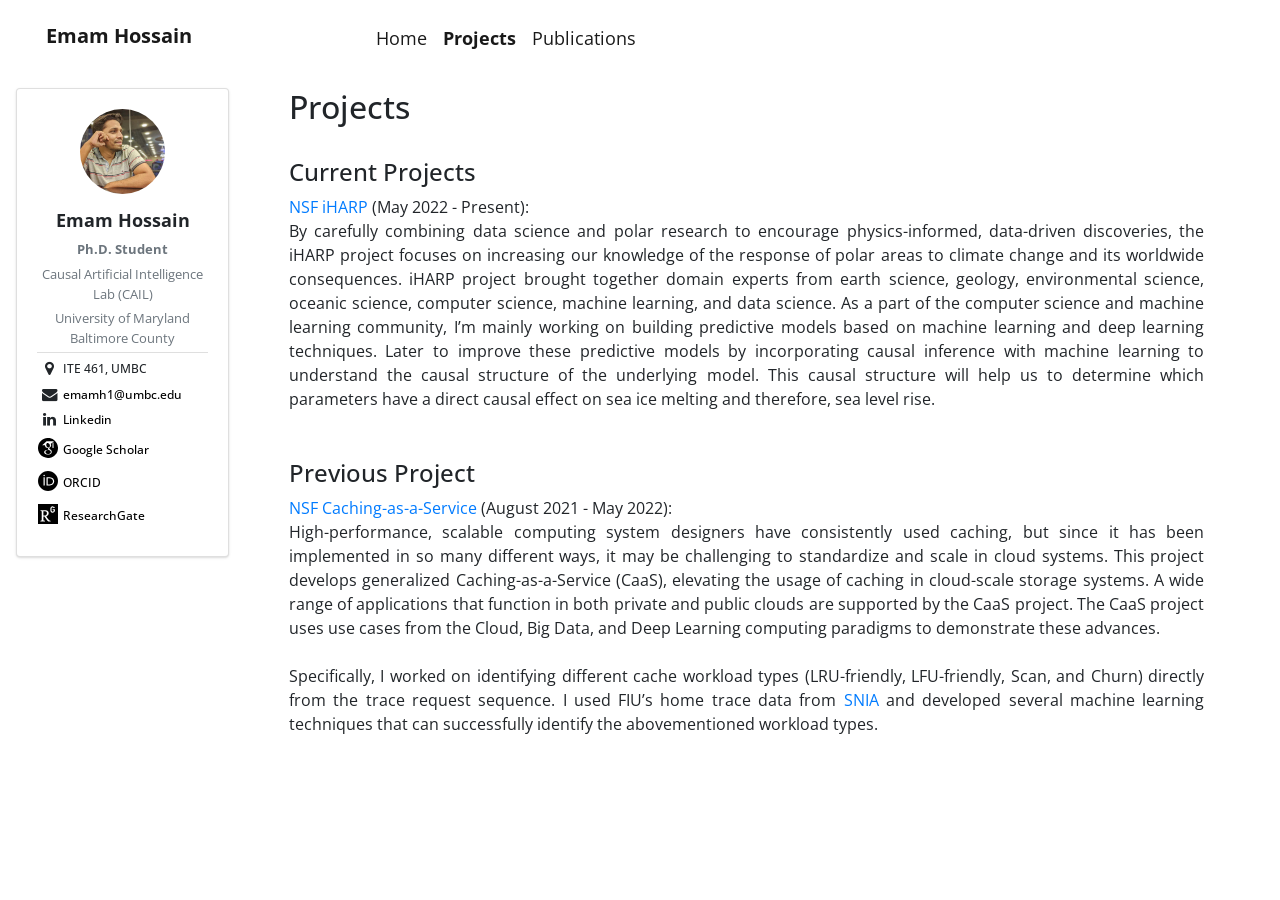
==== projects/index.html @ 7f28936a "Add files via upload" ====
<!DOCTYPE html>
<html lang="en">
  <meta http-equiv="content-type" content="text/html;charset=UTF-8" />
  <head>
    <title>Projects | Portfolio of Emam Hossain</title>
    <meta http-equiv="Content-Type" content="text/html; charset=UTF-8">
	<meta name="title" content="Profile of Emam Hossain">
	<meta name="description" content="Ph.D. Student at University of Maryland Baltimore County">
    <meta name="keywords" content="Emam, Hossain, Fahad">
    <meta content="width=device-width, initial-scale=1.0, maximum-scale=1.0, user-scalable=0" name="viewport">
	<meta property="og:title"              content="Projects | Portfolio of Emam Hossain" />
	<meta property="og:description"        content="Ph.D. Student at University of Maryland Baltimore County" />
	<meta property="og:image"              content="../img/fahad.jpg" />
	<link href="../img/fahad.jpg" rel="icon">
	<link href="../img/fahad.jpg" rel="apple-touch-icon">
    <meta name="viewport" content="width=device-width">
	<link href="https://fonts.googleapis.com/css?family=Open+Sans:300,300i,400,400i,600,600i,700,700i|Raleway:300,300i,400,400i,500,500i,600,600i,700,700i|Poppins:300,300i,400,400i,500,500i,600,600i,700,700i" rel="stylesheet">
	<link rel="stylesheet" href="https://cdnjs.cloudflare.com/ajax/libs/font-awesome/4.7.0/css/font-awesome.min.css">

	<style type="text/css">
        body {
          margin-top: 20px;
          color: #1a202c;
          text-align: left;
        }
		::-webkit-scrollbar{width:6px}::-webkit-scrollbar-track{background:#f1f1f1}::-webkit-scrollbar-thumb{background:linear-gradient(to bottom,#08b38d,#3869a8);border-radius:3px}
        .main-body {
          /*padding: 8px;*/
        }
		*{
			font-family:'Open Sans', sans-serif;
		}
        .card {
          box-shadow: 0 1px 3px 0 rgba(0, 0, 0, .1), 0 1px 2px 0 rgba(0, 0, 0, .06);
        }

        .card {
          position: relative;
          display: flex;
          flex-direction: column;
          min-width: 0;
          word-wrap: break-word;
          background-color: #fff;
          background-clip: border-box;
          border: 0 solid rgba(0, 0, 0, .125);
          border-radius: .25rem;
        }

        .card-body {
          flex: 1 1 auto;
          min-height: 1px;
          padding: 1rem;
        }

        .gutters-sm {
          margin-right: -8px;
          margin-left: -8px;
        }

        .gutters-sm>.col,
        .gutters-sm>[class*=col-] {
          padding-right: 8px;
          padding-left: 8px;
        }

        .mb-3,
        .my-3 {
          margin-bottom: 1rem !important;
        }

        .bg-gray-300 {
          background-color: #e2e8f0;
        }

        .h-100 {
          height: 100% !important;
        }

        .shadow-none {
          box-shadow: none !important;
        }
		
		.avatar_image{
			width:50%;
		}
		.the_title{
			font-size:0.9em;
		}
		.list-group-item{
			padding: 0.4rem 0rem !important;
		}
		.linkedin_{
			margin-left:-5px;
		}
		.e_description{
			width:90%;
			margin-left:5%;
			text-align:justify;
		}
		.loader_holder{
			margin-top:100px;
			text-align:center;
		}
		.loader_holder img{
			width:140px;
			display:inline;
		}
		.navbar-light .navbar-nav .active>.nav-link, .navbar-light .navbar-nav .nav-link.active, .navbar-light .navbar-nav .nav-link.show, .navbar-light .navbar-nav .show>.nav-link{
			font-size:1.15em;
		}
		.hidden_content{
			display:none;
		}
		
		.e_title{
			font-size:1.34em;
			text-align:center;
			margin-top:12px;
		}
		.e_position{
			color:rgb(150,150,150);
			font-size:1.08em;
			text-align:center;
			margin-top:5px;
		}
		.e_place{
			font-size:1.12em;
			text-align:center;
			margin-top:5px;
		}
		#header{
			box-shadow:1px 0px 5px 0px #b7bfca;
			background:white;
		}
		.er_title{
			font-size:1.26em;
			font-weight:bold;
		}
		.point_title{
			font-size:1.8em !important;
		}
		.er_description{
			color:black;
			text-align:justify;
			margin-top:20px;
		}
		.pub_title{
			font-size:1.25em;
		}	
		.pub_description{
			font-size:1.05em;
			text-align:justify;
		}
		.is_bold{
			font-weight:bold;
		}
		#top_menu{
			background:white;
			padding-top:8px;
			z-index:99999;
		}
		#main_card_parent{
			padding:0px 16px;
		}
		.h5, h5{
			font-size:1.1rem !important;
		}
		.h6, h6{
			font-size:0.78rem !important;
		}
		.the_title {
			font-size:0.84em;
		}
		.download_button{
			color: #3389a3;
			background: white;
			border-radius: 20px !important;
			border: solid 2px #3389a3 !important;
			padding: 6px 24px !important;
			box-shadow: 0px 2px 6px 0px #94bac5 !important;
		}
		ol>li{
			font-size:1.06em;
			padding-left:20px;
		}
		ol>li::marker{
			font-size:1.2em;
			font-weight:bold;
		}
		ol>li a{
			font-style:italic;
		}
		/*
			screen
		*/
		@media only screen and (min-width: 992px) {
			.changable{
				width:1px;
				overflow-x:hidden;
				opacity:0;
			}
		}
		@media only screen and (max-width: 991px) {
			.bg_light{
				background-color: #f8f9fa !important;
			}
			.left_menu{
				display:none;
			}	
			.loader_holder{
				margin-top:10px;
			}
			.top_menu{
				z-index:1;
			}
		}
      </style>
	  <link rel="stylesheet" href="https://cdn.jsdelivr.net/npm/bootstrap@4.1.3/dist/css/bootstrap.min.css" integrity="sha384-MCw98/SFnGE8fJT3GXwEOngsV7Zt27NXFoaoApmYm81iuXoPkFOJwJ8ERdknLPMO" crossorigin="anonymous">
      <script src="https://cdn.jsdelivr.net/npm/bootstrap@4.1.3/dist/js/bootstrap.min.js" integrity="sha384-ChfqqxuZUCnJSK3+MXmPNIyE6ZbWh2IMqE241rYiqJxyMiZ6OW/JmZQ5stwEULTy" crossorigin="anonymous"></script>
  </head>
  <body>
    <div id="snippetContent">
      <div class="container-fluid">
        <div class="main-body">
			<div id="top_menu" class="row">
				<div class="col-lg-3 col-md-12 col-sm-12 left_menu">
					<nav class="navbar navbar-expand-lg navbar-light bg_light">
						<div class="container-fluid">
							<a class="navbar-brand menu_link" data-link="home" href="/"><strong>Emam Hossain</strong></a>
						</div>
					</nav>
				</div>
				<div class="col-lg-9 col-md-12 col-sm-12">
					<nav class="navbar navbar-expand-lg navbar-light bg_light">
					  <a class="navbar-brand changable menu_link" data-link="home" href="/" style="font-weight:bold;">Emam Hossain</a>
					  <button id="menu_button" class="navbar-toggler" type="button" data-toggle="collapse" data-target="#navbarNavAltMarkup" aria-controls="navbarNavAltMarkup" aria-expanded="false" aria-label="Toggle navigation">
						<span class="navbar-toggler-icon"></span>
					  </button>
					  <div class="collapse navbar-collapse" id="navbarNavAltMarkup">
						<div class="navbar-nav">
						  <a class="nav-item nav-link active menu_link home_menu" data-link="home" href="/">Home <span class="sr-only">(current)</span></a>
						  <a class="nav-item nav-link active menu_link research_menu" data-link="projects" href="../projects">Projects</a>
						  <a class="nav-item nav-link active menu_link publication_menu" data-link="publications" href="../publications">Publications</a>
						</div>
					  </div>
					</nav>
				</div>
			</div>
			<div id="extra_menu" class="row gutters-sm">
				<div class="col-lg-12 col-md-12 col-sm-12">
					<br/>
				</div>
			</div>
          <div class="row gutters-sm">
            <div id="main_card_parent" class="col-lg-2 col-md-4 col-sm-12">
              <div id="main_card" class="card">
                <div class="card-body">
                  <div class="d-flex flex-column align-items-center text-center">
                    <img src="../img/fahad.jpg" alt="Admin" class="avatar_image rounded-circle">
                    <div class="mt-3">
                      <h5 style="font-weight:bold;">Emam Hossain</h5>
                      <p class="text-secondary mb-1 the_title" style="font-weight:bold;">Ph.D. Student</p>
                      <p class="text-secondary mb-1 the_title">Causal Artificial Intelligence Lab (CAIL)</p>
                      <p class="text-secondary mb-1 the_title">University of Maryland Baltimore County</</p>
                    </div>
                  </div>
				  <ul class="list-group list-group-flush">
                  <li class="list-group-item d-flex justify-content-between align-items-center flex-wrap">
                    <h6 class="mb-0">
						<table style="width:100%;">
							<tbody>
								<tr>
									<td style="text-align:center;">
										<i class="fa fa-map-marker" style="font-size: 1.24em;margin-left: 2px"></i> 
									</td>
									<td style="padding-left:4px;">
										ITE 461, UMBC
									</td>
								</tr>
								<tr>
									<td style="text-align:center;padding-top:8px;">
										<i class="fa fa-envelope" style="font-size: 1.24em;margin-left: 2px"></i> 
									</td>
									<td style="padding-left:4px;padding-top:8px;">
										<a href="mailto:emamh1@umbc.edu" target="_blank" style="color:black;margin:0px;padding:0px;">
											emamh1@umbc.edu
										</a>
									</td>
								</tr>
								<tr>
									<td style="text-align:center;padding-top:8px;">
										<i class="fa fa-linkedin" style="font-size: 1.24em;margin-left: 2px"></i> 
									</td>
									<td style="padding-left:4px;padding-top:8px;">
										<a href="https://www.linkedin.com/in/hossainemam" target="_blank" style="color:black;margin:0px;padding:0px;">
											Linkedin
										</a>
									</td>
								</tr>
								<tr>
									<td style="text-align:center;padding-top:8px;">
										<svg version="1.0" xmlns="http://www.w3.org/2000/svg"
										 width="20px" height="20px" viewBox="0 0 2071.000000 2071.000000"
										 preserveAspectRatio="xMidYMid meet">
										<g transform="translate(0.000000,2071.000000) scale(0.100000,-0.100000)"
										fill="#000000" stroke="none">
										<path d="M9755 20699 c-2377 -147 -4522 -1038 -6305 -2617 -212 -188 -634
										-610 -822 -822 -1592 -1798 -2489 -3975 -2619 -6358 -15 -285 -6 -1091 15
										-1347 54 -634 141 -1164 286 -1743 713 -2839 2627 -5266 5235 -6634 1822 -956
										3881 -1342 5955 -1117 1540 167 3035 688 4360 1518 458 287 908 624 1350 1010
										200 174 737 711 911 911 632 723 1106 1430 1519 2265 230 466 383 835 540
										1305 447 1336 614 2751 494 4180 -223 2670 -1491 5159 -3534 6935 -1214 1056
										-2686 1824 -4242 2215 -579 145 -1105 232 -1743 286 -220 19 -1169 28 -1400
										13z m6765 -3453 c0 -2 -96 -91 -212 -197 -299 -273 -529 -504 -556 -559 -44
										-92 -51 -258 -21 -504 13 -105 19 -124 96 -291 82 -177 158 -403 184 -553 28
										-154 29 -446 4 -732 -25 -280 -24 -592 3 -965 56 -765 76 -1308 76 -2090 1
										-614 -1 -676 -17 -748 -37 -155 -112 -263 -216 -310 -58 -26 -181 -32 -384
										-19 -188 13 -235 33 -303 125 -78 105 -132 229 -149 341 -39 244 -37 1043 4
										1796 44 801 53 1071 61 1805 11 975 6 939 159 1258 111 229 124 269 129 399 3
										89 1 119 -17 176 -11 38 -27 75 -35 81 -14 11 -234 -153 -1281 -957 -689 -529
										-755 -584 -788 -655 -22 -45 -22 -137 -1 -207 8 -29 47 -125 86 -214 185 -424
										246 -679 255 -1073 6 -237 -4 -372 -38 -553 -46 -236 -155 -496 -286 -680
										-133 -185 -398 -437 -712 -674 -396 -301 -578 -490 -694 -721 -87 -175 -117
										-394 -82 -601 20 -117 39 -172 91 -274 60 -116 115 -181 290 -346 133 -125
										166 -150 314 -239 473 -284 763 -509 1023 -793 573 -626 803 -1388 666 -2210
										-153 -920 -798 -1635 -1884 -2087 -462 -192 -1014 -337 -1550 -405 -154 -20
										-199 -22 -480 -17 -1422 27 -2604 394 -3239 1007 -394 381 -588 803 -626 1360
										-58 876 421 1567 1422 2050 699 336 1627 562 2688 655 96 8 205 15 242 15 37
										0 69 3 72 8 2 4 -25 43 -62 87 -324 394 -443 873 -341 1367 17 83 56 212 94
										310 6 15 -2 16 -82 11 -107 -7 -489 12 -657 33 -537 65 -1005 225 -1366 467
										-152 102 -238 174 -381 316 -248 249 -418 506 -554 840 -135 332 -225 760
										-225 1072 l0 89 -1450 2 -1450 3 2262 2003 2262 2002 3828 0 c2105 0 3828 -2
										3828 -4z"/>
										<path d="M9835 15513 c-225 -29 -458 -123 -635 -257 -523 -393 -761 -1181
										-619 -2046 180 -1094 923 -2062 1803 -2352 305 -100 646 -106 921 -16 561 183
										937 718 1026 1463 15 127 15 458 0 595 -72 645 -328 1256 -737 1755 -100 123
										-319 338 -434 427 -298 230 -618 375 -935 423 -90 13 -312 18 -390 8z"/>
										<path d="M10065 8219 c-527 -47 -1044 -221 -1447 -488 -455 -302 -749 -703
										-847 -1153 -248 -1147 805 -2239 2359 -2444 163 -21 613 -30 780 -15 348 32
										655 102 945 217 799 317 1316 905 1396 1584 15 132 6 351 -20 482 -180 894
										-1113 1621 -2301 1792 -246 35 -619 46 -865 25z"/>
										</g>
										</svg>
 
									</td>
									<td style="padding-left:4px;padding-top:8px;">
										<a href="https://scholar.google.com/citations?user=ZDVEJJMAAAAJ&hl=en" target="_blank" style="color:black;margin:0px;padding:0px;">
											Google Scholar
										</a>
									</td>
								</tr>
								<tr>
									<td style="text-align:center;padding-top:8px;">
										<svg version="1.1" id="Layer_1" xmlns="http://www.w3.org/2000/svg" xmlns:xlink="http://www.w3.org/1999/xlink" x="0px" y="0px"
											 viewBox="0 0 256 256" style="enable-background:new 0 0 256 256;" xml:space="preserve">
										<style type="text/css">
											.st0{fill:#000000;}
											.st1{fill:#FFFFFF;}
										</style>
										<path class="st0" d="M256,128c0,70.7-57.3,128-128,128C57.3,256,0,198.7,0,128C0,57.3,57.3,0,128,0C198.7,0,256,57.3,256,128z"/>
										<g>
											<path class="st1" d="M86.3,186.2H70.9V79.1h15.4v48.4V186.2z"/>
											<path class="st1" d="M108.9,79.1h41.6c39.6,0,57,28.3,57,53.6c0,27.5-21.5,53.6-56.8,53.6h-41.8V79.1z M124.3,172.4h24.5
												c34.9,0,42.9-26.5,42.9-39.7c0-21.5-13.7-39.7-43.7-39.7h-23.7V172.4z"/>
											<path class="st1" d="M88.7,56.8c0,5.5-4.5,10.1-10.1,10.1c-5.6,0-10.1-4.6-10.1-10.1c0-5.6,4.5-10.1,10.1-10.1
												C84.2,46.7,88.7,51.3,88.7,56.8z"/>
										</g>
										</svg>
									</td>
									<td style="padding-left:4px;padding-top:8px;">
										<a href="https://orcid.org/0000-0002-6422-1895" target="_blank" style="color:black;margin:0px;padding:0px;">
											ORCID
										</a>
									</td>
								</tr>
								<tr>
									<td style="text-align:center;padding-top:8px;">
										<svg version="1.0" xmlns="http://www.w3.org/2000/svg"
										 width="20px" height="20px" viewBox="0 0 800.000000 800.000000"
										 preserveAspectRatio="xMidYMid meet">

										<g transform="translate(0.000000,800.000000) scale(0.100000,-0.100000)"
										fill="#000000" stroke="none">
										<path d="M0 4000 l0 -4000 4000 0 4000 0 0 4000 0 4000 -4000 0 -4000 0 0
										-4000z m5997 3050 c171 -23 322 -80 442 -167 105 -76 245 -255 274 -349 13
										-41 -9 -78 -56 -99 -18 -7 -53 -23 -78 -34 -85 -37 -164 -64 -202 -68 -44 -6
										-58 7 -110 97 -85 150 -212 220 -401 220 -108 0 -152 -12 -234 -63 -104 -65
										-174 -171 -203 -307 -20 -94 -20 -897 0 -990 22 -101 61 -179 118 -232 47 -44
										125 -88 155 -88 8 0 20 -6 26 -12 17 -17 259 -18 293 -2 13 7 49 24 80 38 68
										31 132 98 164 169 31 67 65 225 65 299 l0 58 -207 0 c-224 1 -233 3 -253 54
										-5 15 -10 86 -10 157 l0 131 29 29 29 29 399 0 c219 0 408 -3 421 -6 45 -12
										52 -47 52 -257 0 -340 -32 -533 -115 -702 -86 -175 -254 -323 -430 -380 -28
										-9 -59 -20 -70 -24 -87 -37 -406 -50 -530 -22 -319 72 -538 273 -633 581 -46
										150 -57 280 -57 670 0 354 5 441 37 595 30 148 112 310 210 416 180 193 501
										298 795 259z m-2852 -1518 c235 -36 420 -98 594 -201 301 -179 466 -430 526
										-801 85 -531 -226 -1090 -756 -1356 -37 -19 -74 -34 -83 -34 -9 0 -16 -4 -16
										-10 0 -5 -8 -10 -18 -10 -28 0 -72 -23 -72 -38 0 -16 27 -65 129 -234 45 -75
										266 -411 288 -438 7 -8 27 -36 45 -62 202 -288 456 -598 623 -761 129 -127
										352 -267 425 -267 10 0 21 -4 24 -9 3 -5 38 -12 77 -16 58 -6 74 -12 95 -33
										22 -24 24 -35 24 -119 0 -81 -3 -95 -22 -117 -24 -27 -94 -50 -203 -68 -69
										-11 -366 -3 -410 11 -16 5 -68 19 -114 31 -46 11 -100 28 -120 37 -247 111
										-338 176 -491 353 -30 35 -60 68 -65 74 -14 15 -156 201 -175 230 -8 12 -29
										40 -46 62 -51 64 -349 512 -429 645 -163 270 -270 450 -305 512 l-44 77 -141
										0 c-78 0 -183 3 -233 6 l-92 7 0 -661 c0 -714 3 -759 54 -859 28 -55 84 -100
										143 -113 34 -8 182 -30 333 -50 113 -14 119 -24 120 -166 0 -103 -2 -112 -23
										-132 l-23 -22 -530 11 c-360 7 -639 8 -874 1 l-345 -10 -28 26 c-26 25 -27 29
										-27 134 0 94 3 111 20 128 11 11 30 22 42 24 13 3 64 12 113 21 206 38 228 45
										277 88 39 34 74 111 88 192 17 105 9 3301 -9 3368 -16 61 -67 136 -108 158
										-37 21 -92 38 -153 49 -184 32 -226 43 -253 68 -26 25 -27 29 -27 127 0 94 2
										103 24 124 l24 23 518 -1 c286 0 551 4 589 8 99 12 955 6 1040 -7z"/>
										<path d="M2198 5123 l-48 -4 0 -839 c0 -660 3 -841 13 -847 22 -14 573 -17
										662 -3 272 43 496 182 619 385 93 153 133 332 123 546 -12 239 -77 401 -216
										539 -124 122 -288 194 -506 220 -68 8 -551 10 -647 3z"/>
										</g>
										</svg>

									</td>
									<td style="padding-left:4px;padding-top:8px;">
										<a href="https://www.researchgate.net/profile/Emam-Hossain-2" target="_blank" style="color:black;margin:0px;padding:0px;">
											ResearchGate
										</a>
									</td>
								</tr>
							</tbody>
						</table>
                    </h6>
                  </li>
                </ul>
                </div>
              </div>
            </div>
            <div class="col-lg-10 col-md-8 col-sm-12 content_holder">
				<div class="e_description">
				<div class="container" data-aos="fade-up">
					<div class="section-title">
						<h2>Projects</h2>
					</div>
					<br/>
					<div class="section-title">
						<h4>Current Projects</h4>
					</div>
					<a href="https://iharp.umbc.edu" target="_blank">NSF iHARP</a> (May 2022 - Present):<br/>
					By carefully combining data science and polar research to encourage physics-informed, data-driven discoveries, the iHARP project focuses on increasing our knowledge of the response of polar areas to climate change and its worldwide consequences.
					iHARP project brought together domain experts from earth science, geology, environmental science, oceanic science, computer science, machine learning, and data science. As a part of the computer science and machine learning community, I’m mainly working on building predictive models based on machine learning and deep learning techniques. Later to improve these predictive models by incorporating causal inference with machine learning to understand the causal structure of the underlying model. This causal structure will help us to determine which parameters have a direct causal effect on sea ice melting and therefore, sea level rise.
					<br/><br/><br/>
					<div class="section-title">
						<h4>Previous Project</h4>
					</div>
					<a href="https://www.nsf.gov/awardsearch/showAward?AWD_ID=1956229&HistoricalAwards=false" target="_blank">NSF Caching-as-a-Service</a> (August 2021 - May 2022):<br/>
					High-performance, scalable computing system designers have consistently used caching, but since it has been implemented in so many different ways, it may be challenging to standardize and scale in cloud systems. This project develops generalized Caching-as-a-Service (CaaS), elevating the usage of caching in cloud-scale storage systems. A wide range of applications that function in both private and public clouds are supported by the CaaS project. The CaaS project uses use cases from the Cloud, Big Data, and Deep Learning computing paradigms to demonstrate these advances.
					<br/><br/>
					Specifically, I worked on identifying different cache workload types (LRU-friendly, LFU-friendly, Scan, and Churn) directly from the trace request sequence. I used FIU’s home trace data from <a href="http://iotta.snia.org/traces/block-io/414" target="_blank">SNIA</a> and developed several machine learning techniques that can successfully identify the abovementioned workload types.
					<br/><br/><br/>
				</div>

				</div>
            </div>
          </div>
        </div>
      </div>
    </div>
	<div id="home" class="hidden_content">
		<div class="e_description">
			<div class="section-title">
				<h4>About Me</h4>
			</div>
			I am currently pursuing my Ph.D. in the Information Systems Department at the University of Maryland Baltimore County (UMBC). I’m part of Prof. Md Osman Gani’s <a href="https://mogani.umbc.edu" target="_blank">Causal Artificial Intelligence Lab (CAIL)</a> at UMBC. My current research interests include machine learning, deep learning, causality, and sea ice forecasting. Specifically, now I’m working on the <a href="https://www.nsf.gov/awardsearch/showAward?AWD_ID=2118285&HistoricalAwards=false" target="_blanl">iHARP project</a> funded by <a href="https://www.nsf.gov" target="_blank">NSF</a>, to conduct research about how machine learning and causal inference techniques can be applied together in sea ice forecasting. I also have a good interest in financial asset prediction and time series analysis.
			<br/><br/>
			Before that, I completed my Bachelor's and Master's degrees in Computer Science and Engineering from the University of Chittagong, Bangladesh. My Master’s thesis was on how machine learning can be incorporated with Belief Rule Based Expert Systems to predict stock price. The modified version of the thesis was later published in the Expert Systems with Applications journal (<a href="https://www.sciencedirect.com/science/article/abs/pii/S0957417422009940" target="_blank">read here</a>). Apart from that, my several other research papers have been published in international journals and conferences (see here).
			<br/><br/>
			I also worked as a lecturer in the Department of Computer Science and Engineering at Port City International University, Bangladesh for more than 3 and a half years. I conducted core computer science courses including but not limited to Artificial Intelligence, Pattern Recognition, Computer Graphics, Theory of Computation, and Object Oriented Programming. During that time, I also supervised the final year thesis of multiple undergraduate students.
			<br/><br/>
			<a href="https://drive.google.com/file/d/1As1orM6pmc2Sh3mpMgYMJTg7QGI2LqVQ/view" target="_blank">
				<button class="btn download_button">
					Download CV
				</button>
			</a>
			<br/><br/><br/>
			<div class="section-title">
				<h4>Research Interests</h4>
			</div>
			My main interest is in machine learning, deep learning, and their applications. Recently, I’m also working on causal inference and how causality can be incorporated into machine learning models to better understand the causal relationship among the model parameters. Currently, I’m mainly focusing on applying machine learning and deep learning along with causal inference to better understand Greenland and Antarctic sea ice behavior and predict future Sea Ice Concentration (SIC) and Sea Ice Extent (SIE).
		</div>
		<br/><br/>
	</div>
	<div id="projects" class="hidden_content">
		
	</div>
	<div id="publications" class="hidden_content">
		<div class="e_description">
			<div class="container" data-aos="fade-up">
				<div class="section-title">
				  <h2>Publications</h2>
				  <br/>
				</div>
				<div class="row">
				  <div class="col-lg-12 col-md-12 col-sm-12">
					<ol>
						<li>
							<p><strong>Hossain</strong>,<strong> Emam</strong>, Hossain, M. S., Zander, P. O., &amp; Andersson, K. (2022).&nbsp;<a href="https://doi.org/10.1016/j.eswa.2022.117706">Machine learning with Belief Rule-Based Expert Systems to predict stock price movements</a>.&nbsp;Expert Systems with Applications, 117706.</p>
						</li>
						<li>
							<p>Dey, P.,&nbsp;<strong>Hossain</strong>,<strong> Emam</strong>, Hossain, M. I., Chowdhury, M. A., Alam, M. S., Hossain, M. S., &amp; Andersson, K. (2021).&nbsp;<a href="https://doi.org/10.3390/a14080251">Comparative analysis of recurrent neural networks in stock price prediction for different frequency domains</a>.&nbsp;Algorithms,&nbsp;14(8), 251.</p>
						</li>
						<li>
							<p>Afroze, T., Akther, S., Chowdhury, M. A.,&nbsp;<strong>Hossain</strong>,<strong> Emam</strong>, Hossain, M. S., &amp; Andersson, K. (2021, July).&nbsp;<a href="https://doi.org/10.1007/978-3-030-82269-9_2">Glaucoma detection using inception convolutional neural network v3</a>. In&nbsp;International Conference on Applied Intelligence and Informatics&nbsp;(pp. 17-28). Springer, Cham.</p>
						</li>
						<li>
							<p><strong>Hossain</strong>,<strong> Emam</strong>, Shariff, M. A. U., Hossain, M. S., &amp; Andersson, K. (2021).&nbsp;<a href="https://doi.org/10.1007/978-981-33-4673-4_29">A novel deep learning approach to predict air quality index</a>. In&nbsp;Proceedings of International Conference on Trends in Computational and Cognitive Engineering&nbsp;(pp. 367-381). Springer, Singapore.</p>
						</li>
						<li>
							<p>Gupta, D.,&nbsp;<strong>Hossain</strong>,<strong> Emam</strong>, Hossain, M. S., Hossain, M. S., &amp; Andersson, K. (2020, December).&nbsp;<a href="https://doi.org/10.1007/978-3-030-68154-8_76">An Interactive Computer System with Gesture-Based Mouse and Keyboard</a>. In&nbsp;International Conference on Intelligent Computing &amp; Optimization&nbsp;(pp. 894-906). Springer, Cham.</p>
						</li>
						<li>
							<p>Islam, M. S., &amp;&nbsp;<strong>Hossain</strong>,<strong> Emam</strong>&nbsp;(2020).&nbsp;<a href="https://doi.org/10.1016/j.socl.2020.100009">Foreign exchange currency rate prediction using a GRU-LSTM hybrid network</a>.&nbsp;Soft Computing Letters, 100009.</p>
						</li>
						<li>
							<p>Islam, M.,&nbsp;<strong>Hossain</strong>,<strong> Emam</strong>, Rahman, A., Hossain, M. S., &amp; Andersson, K. (2020).<a href="https://doi.org/10.3390/a13080186">&nbsp;A review on recent advancements in forex currency prediction</a>.&nbsp;Algorithms,&nbsp;13(8), 186.</p>
						</li>
						<li>
							<p>Gupta, D.,&nbsp;<strong>Hossain</strong>,<strong> Emam</strong>, Hossain, M. S., Andersson, K., &amp; Hossain, S. (2019).&nbsp;<a href="https://doi.org/10.1109/RAAICON48939.2019.47">A digital personal assistant using Bangla voice command recognition and face detection</a>. In&nbsp;2019 IEEE International Conference on Robotics, Automation, Artificial-intelligence and Internet-of-Things (RAAICON)&nbsp;(pp. 116-121). IEEE.</p>
						</li>
					</ol>
				<br/><br/>
		  </div>
        </div>
      </div>
		</div>
	</div>
    <script src="../js/main.js" type="text/javascript"></script>
	<script src="https://code.jquery.com/jquery-3.6.0.min.js"></script>
	<script>
		
		$(document).ready(function(){
			
			function setContent(pageName){
				$(".menu_link").removeClass("is_bold");
				
				if(pageName.toLowerCase().indexOf("projects")!=-1){
					//$(".content_holder").html($("#projects").html());
					$(".research_menu").addClass("is_bold");
					//window.history.pushState(null,null,"/projects");
				}else if(pageName.toLowerCase().indexOf("publications")!=-1){
					//$(".content_holder").html($("#publications").html());
					$(".publication_menu").addClass("is_bold");
					//window.history.pushState(null,null,"/publications");
				}else{
					//$(".content_holder").html($("#home").html());
					$(".home_menu").addClass("is_bold");
					//window.history.pushState(null,null,"../");
				}
			}
			
			function setFixed(){
				
				$("#top_menu").css({
					"position":"relative",
					"width":"auto"
				});
				
				var top_menu_height = $("#top_menu").outerHeight();
				
				$("#top_menu").css({
					"position":"fixed",
					"width":"100%"
				});
				
				$("#extra_menu").height(top_menu_height+20);
				
				if(window.innerWidth>991){
					
					$("#main_card").css({
						"width":"100%",
						"position":"relative",
						"top":"0px"
					});
					$("#main_card").css({
						"width":$("#main_card_parent").innerWidth(),
						"position":"fixed",
						"top":$("#main_card").offset().top
					});
				}else{
					$("#main_card").css({
						"width":"100%",
						"position":"relative",
						"top":"0px"
					});
				}
			}
			
			var the_page =  $.trim(window.location.pathname);
			setContent(the_page);
			
			setFixed();
			
			$("body, html").animate({
				"scrollTop":0
			});
			
			$(window).resize(function(){
				setFixed();
			});
			
			$(".menu_link").click(function(e){
				//e.preventDefault();
				the_page = $.trim($(this).data("link"));
				//setContent(the_page);
				if(window.innerWidth<=991){
					if(the_page.toLowerCase().indexOf("home")!=-1){
						$("body, html").animate({
							"scrollTop":0
						});
					}else{
						$("body, html").animate({
							//"scrollTop":$(".content_holder").offset().top-$("#extra_menu").outerHeight()-20
						});
					}
				}
			});
			
			$("#menu_button").click(function(){
				$("#navbarNavAltMarkup").slideToggle();
			});
			
		});
	
	</script>
  </body>
</html>
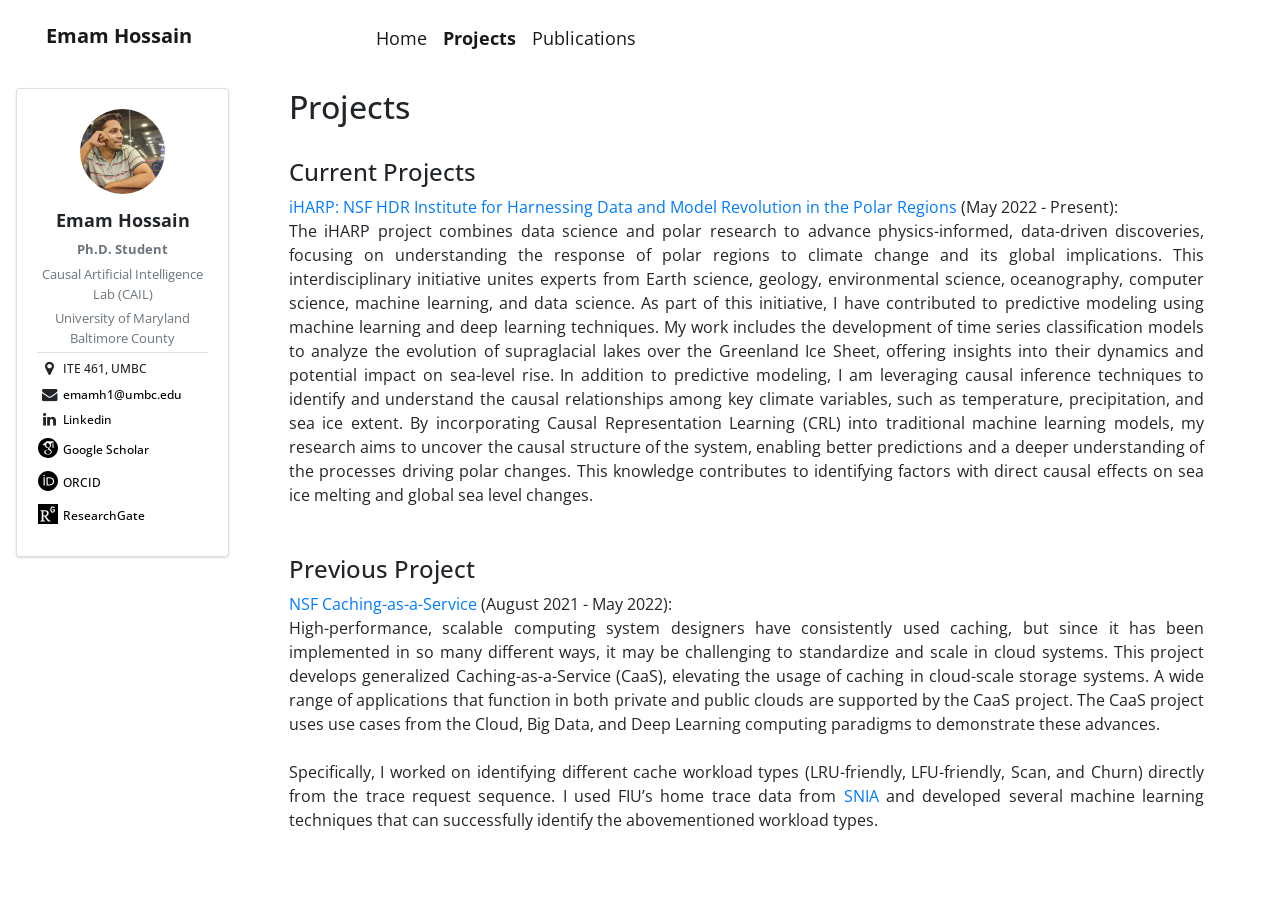
==== commit 87de674a: "Updated iHARP info" ====
--- a/projects/index.html
+++ b/projects/index.html
@@ -2,7 +2,7 @@
 <html lang="en">
   <meta http-equiv="content-type" content="text/html;charset=UTF-8" />
   <head>
-    <title>Projects | Portfolio of Emam Hossain</title>
+    <title>Projects | Emam Hossain</title>
     <meta http-equiv="Content-Type" content="text/html; charset=UTF-8">
 	<meta name="title" content="Profile of Emam Hossain">
 	<meta name="description" content="Ph.D. Student at University of Maryland Baltimore County">
@@ -436,13 +436,26 @@
 						<h2>Projects</h2>
 					</div>
 					<br/>
-					<div class="section-title">
+					
+<!-- 					<div class="section-title">
 						<h4>Current Projects</h4>
 					</div>
-					<a href="https://iharp.umbc.edu" target="_blank">NSF iHARP</a> (May 2022 - Present):<br/>
+					<a href="https://iharp.umbc.edu" target="_blank">iHARP: NSF HDR Institute for Harnessing Data and Model Revolution in the Polar Regions</a> (May 2022 - Present):<br/>
 					By carefully combining data science and polar research to encourage physics-informed, data-driven discoveries, the iHARP project focuses on increasing our knowledge of the response of polar areas to climate change and its worldwide consequences.
 					iHARP project brought together domain experts from earth science, geology, environmental science, oceanic science, computer science, machine learning, and data science. As a part of the computer science and machine learning community, I’m mainly working on building predictive models based on machine learning and deep learning techniques. Later to improve these predictive models by incorporating causal inference with machine learning to understand the causal structure of the underlying model. This causal structure will help us to determine which parameters have a direct causal effect on sea ice melting and therefore, sea level rise.
+					<br/><br/><br/> -->
+
+					<div class="section-title">
+					    <h4>Current Projects</h4>
+					</div>
+					<a href="https://iharp.umbc.edu" target="_blank">iHARP: NSF HDR Institute for Harnessing Data and Model Revolution in the Polar Regions</a> (May 2022 - Present):<br/>
+					The iHARP project combines data science and polar research to advance physics-informed, data-driven discoveries, focusing on understanding the response of polar regions to climate change and its global implications. This interdisciplinary initiative unites experts from Earth science, geology, environmental science, oceanography, computer science, machine learning, and data science.
+					
+					As part of this initiative, I have contributed to predictive modeling using machine learning and deep learning techniques. My work includes the development of time series classification models to analyze the evolution of supraglacial lakes over the Greenland Ice Sheet, offering insights into their dynamics and potential impact on sea-level rise.
+					
+					In addition to predictive modeling, I am leveraging causal inference techniques to identify and understand the causal relationships among key climate variables, such as temperature, precipitation, and sea ice extent. By incorporating Causal Representation Learning (CRL) into traditional machine learning models, my research aims to uncover the causal structure of the system, enabling better predictions and a deeper understanding of the processes driving polar changes. This knowledge contributes to identifying factors with direct causal effects on sea ice melting and global sea level changes.
 					<br/><br/><br/>
+
 					<div class="section-title">
 						<h4>Previous Project</h4>
 					</div>
@@ -626,4 +639,4 @@
 	
 	</script>
   </body>
-</html>+</html>
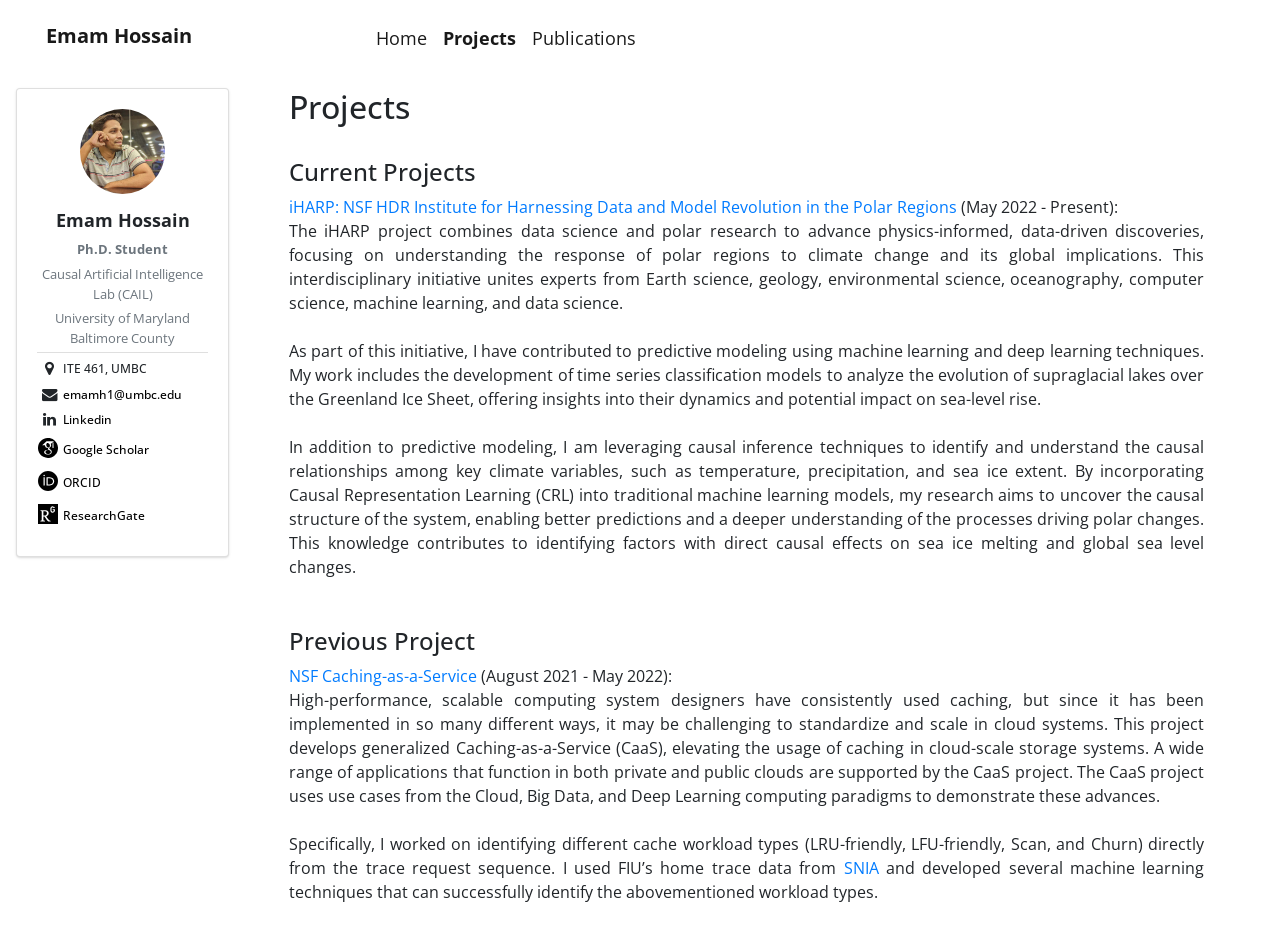
==== commit d129f4a3: "Update index.html" ====
--- a/projects/index.html
+++ b/projects/index.html
@@ -450,9 +450,9 @@
 					</div>
 					<a href="https://iharp.umbc.edu" target="_blank">iHARP: NSF HDR Institute for Harnessing Data and Model Revolution in the Polar Regions</a> (May 2022 - Present):<br/>
 					The iHARP project combines data science and polar research to advance physics-informed, data-driven discoveries, focusing on understanding the response of polar regions to climate change and its global implications. This interdisciplinary initiative unites experts from Earth science, geology, environmental science, oceanography, computer science, machine learning, and data science.
-					
+					<br/><br/>
 					As part of this initiative, I have contributed to predictive modeling using machine learning and deep learning techniques. My work includes the development of time series classification models to analyze the evolution of supraglacial lakes over the Greenland Ice Sheet, offering insights into their dynamics and potential impact on sea-level rise.
-					
+					<br/><br/>
 					In addition to predictive modeling, I am leveraging causal inference techniques to identify and understand the causal relationships among key climate variables, such as temperature, precipitation, and sea ice extent. By incorporating Causal Representation Learning (CRL) into traditional machine learning models, my research aims to uncover the causal structure of the system, enabling better predictions and a deeper understanding of the processes driving polar changes. This knowledge contributes to identifying factors with direct causal effects on sea ice melting and global sea level changes.
 					<br/><br/><br/>
 
